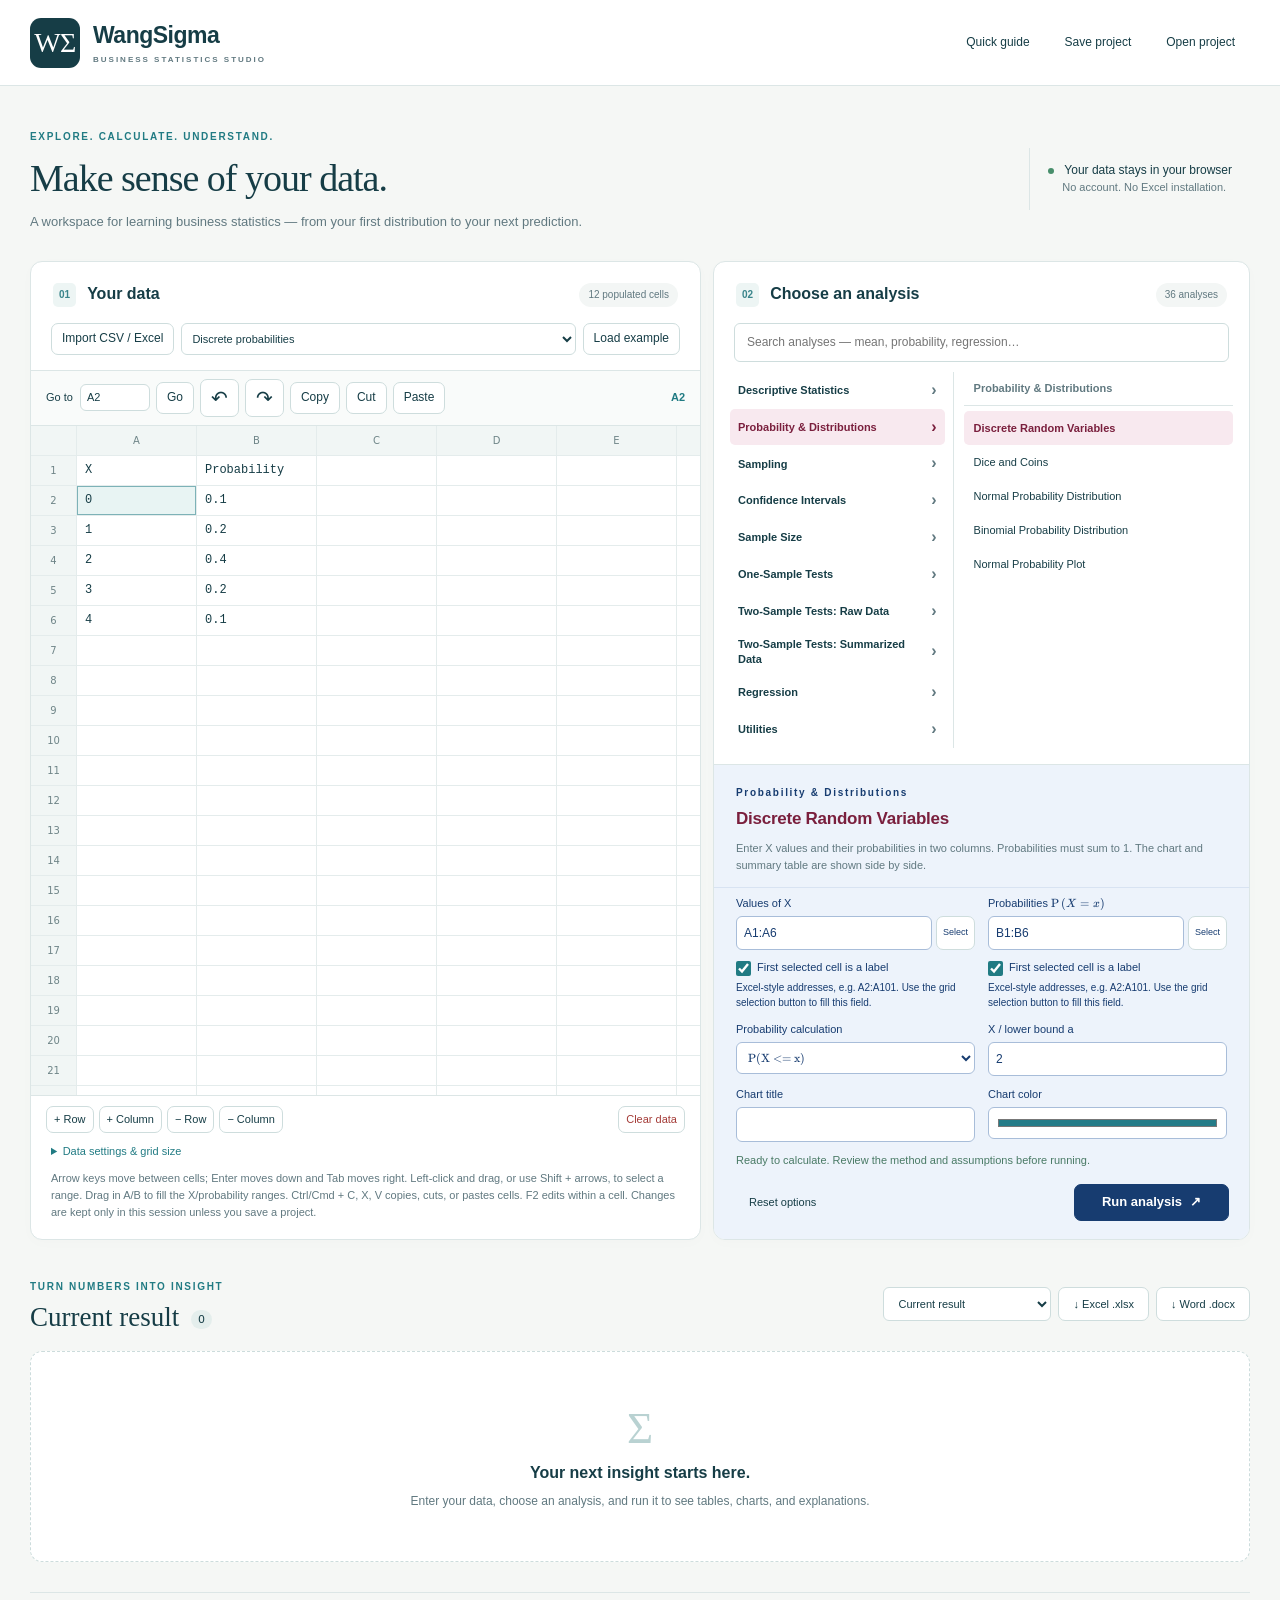
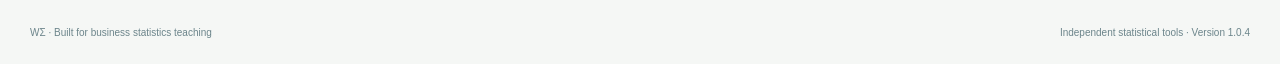
==== WangSigma/index.html @ 35ef5e42 "Publish WangSigma Business Statistics Studio alongside course tools" ====
<!doctype html>
<html lang="en">
<head><meta charset="utf-8"><meta name="viewport" content="width=device-width, initial-scale=1"><meta name="description" content="WangSigma business statistics: paste data, explore analyses, and export your results. Private, browser-based calculations."><title>WangSigma · Business Statistics Studio</title><link rel="stylesheet" href="vendor/katex/katex.min.css"><link rel="stylesheet" href="styles.css"></head>
<body>
<header class="site-header"><a class="brand" href="#"><span class="brand-mark">WΣ</span><span>WangSigma<small>BUSINESS STATISTICS STUDIO</small></span></a><nav><button id="helpBtn" class="quiet">Quick guide</button><button id="saveProject" class="quiet">Save project</button><label class="button quiet">Open project<input id="openProject" type="file" accept=".json" hidden></label></nav></header>
<main>
<section class="intro"><div><span class="eyebrow">EXPLORE. CALCULATE. UNDERSTAND.</span><h1>Make sense of your data.</h1><p>A workspace for learning business statistics — from your first distribution to your next prediction.</p></div><div class="privacy"><span class="status-dot"></span> Your data stays in your browser<small>No account. No Excel installation.</small></div></section>
<div id="notice" role="status" class="notice" hidden></div>
<div class="workspace" id="workspace">
<section class="panel data-panel" aria-labelledby="dataTitle"><div class="panel-heading"><div><span class="step">01</span><h2 id="dataTitle">Your data</h2></div><span id="cellCount" class="badge">0 populated cells</span></div>
<p id="gridStatus" class="grid-status" role="status" hidden></p><fieldset id="gridControls">
<div class="data-tools"><label class="button small">Import CSV / Excel<input id="importFile" type="file" accept=".csv,.tsv,.xlsx" hidden></label><select id="examples" aria-label="Example dataset"><option value="discrete">Discrete probabilities</option><option value="sales">Sales & advertising</option><option value="scores">Test scores</option><option value="categories">Customer preferences</option><option value="binary">Binary outcomes</option></select><button id="loadExample" class="small">Load example</button></div>
<div class="grid-nav"><label>Go to <input id="goto" value="A1" aria-label="Go to cell"></label><button id="goBtn" class="small">Go</button><button id="undoBtn" class="icon" title="Undo">↶</button><button id="redoBtn" class="icon" title="Redo">↷</button><button id="copyCells" class="small" title="Copy selected cells (Ctrl/Cmd+C)">Copy</button><button id="cutCells" class="small" title="Cut selected cells (Ctrl/Cmd+X)">Cut</button><button id="pasteCells" class="small" title="Paste cells (Ctrl/Cmd+V)">Paste</button><span id="selectionLabel">A1</span></div>
<div class="grid-scroll" id="gridScroll" tabindex="0" aria-label="Spreadsheet-style data grid. Left-click and drag to select cells, Shift-click to extend a range, or paste cells copied from Excel."><div id="gridSpacer"><table id="grid" aria-label="Data spreadsheet"></table></div></div>
<div class="grid-footer"><div><button id="addRow" class="tiny">+ Row</button><button id="addCol" class="tiny">+ Column</button><button id="deleteRow" class="tiny">− Row</button><button id="deleteCol" class="tiny">− Column</button></div><button id="clearData" class="tiny danger">Clear data</button></div>
<details class="data-settings"><summary>Data settings & grid size</summary><div class="checks"><label><input type="checkbox" id="headers"> First selected row contains headers</label><label><input type="checkbox" id="convert" checked> Convert numeric text to numbers</label><label><input type="checkbox" id="skip"> Skip invalid cells / incomplete pairs</label></div><div class="dimensions"><label>Rows <input id="rowCount" type="number" min="1" max="10000" value="100"></label><label>Columns <input id="colCount" type="number" min="1" max="10000" value="12"></label><button id="resizeGrid" class="small">Apply size</button></div><p class="hint">10,000 rows and columns; 250,000 populated cells. Empty cells are skipped. Dates, Booleans, and cell errors are not numerical observations.</p></details>
</fieldset><p class="grid-tip">Arrow keys move between cells; Enter moves down and Tab moves right. Left-click and drag, or use Shift + arrows, to select a range. Drag in A/B to fill the X/probability ranges. Ctrl/Cmd + C, X, V copies, cuts, or pastes cells. F2 edits within a cell. Changes are kept only in this session unless you save a project.</p></section>
<div class="divider" id="divider" role="separator" tabindex="0" aria-label="Resize data and analysis panels" aria-orientation="vertical"></div>
<section class="panel analysis-panel" aria-labelledby="analysisTitle"><div class="panel-heading"><div><span class="step">02</span><h2 id="analysisTitle">Choose an analysis</h2></div><span class="badge" id="procedureCount"></span></div><input id="search" class="search" type="search" placeholder="Search analyses — mean, probability, regression…" aria-label="Search analyses"><div id="menu" class="analysis-menu"></div><div class="procedure-heading"><span class="eyebrow" id="categoryLabel"></span><h3 id="procedureName"></h3><p id="procedureHelp"></p></div><form id="analysisForm" novalidate><div id="fields" class="fields"></div><div id="validation" class="validation" role="status"></div><div class="run-bar"><button type="button" id="resetForm" class="quiet">Reset options</button><button type="button" id="cancelRun" hidden>Cancel calculation</button><button id="runBtn" type="submit" class="primary">Run analysis <span aria-hidden="true">↗</span></button></div></form></section>
</div>
<section class="results-section" aria-labelledby="resultsTitle"><div class="results-heading"><div><span class="eyebrow">TURN NUMBERS INTO INSIGHT</span><h2 id="resultsTitle">Current result <span id="runCount">0</span></h2></div><div class="export-tools"><select id="exportScope" aria-label="Export scope"><option value="latest">Current result</option><option value="all">All runs (including history)</option><option value="selected">Selected runs</option></select><button id="exportExcel">↓ Excel .xlsx</button><button id="exportWord">↓ Word .docx</button></div></div><div id="results"><div class="empty-state"><span>Σ</span><h3>Your next insight starts here.</h3><p>Enter your data, choose an analysis, and run it to see tables, charts, and explanations.</p></div></div></section>
<footer><span>WΣ · Built for business statistics teaching</span><span>Independent statistical tools · Version 1.0.4</span></footer>
</main>
<dialog id="helpDialog"><button class="dialog-close" aria-label="Close guide">×</button><span class="eyebrow">A QUICK START</span><h2>From data to understanding.</h2><ol><li><strong>Enter data.</strong> Paste cells into the grid, import CSV/Excel, or load an example. Mark headers as needed. Numeric-text conversion is enabled by default and can be turned off for categorical codes.</li><li><strong>Choose an analysis.</strong> Browse categories or search. Set data ranges with Excel-style addresses; use “Use selection” to copy the current grid selection.</li><li><strong>Check the method.</strong> Read assumptions, choose your hypothesis or parameters, then run the analysis.</li><li><strong>Explore results.</strong> Review tables, charts, exclusions, and interpretation. Past results are saved snapshots under the collapsed Past results section; only the current result is expanded.</li><li><strong>Keep your work.</strong> Download genuine Excel/Word reports or save a project file to reopen later.</li></ol><p>Calculations run locally. No data is uploaded. A saved project contains your data and results; keep it where you want to store them.</p><p>For discrete probability distributions, select X and P(X = x) columns. Their probabilities must sum to 1. The value/probability table appears beside the bar chart.</p><p class="hint">Not a full Excel formula engine. Imported formulas use saved values. For a local developer preview, see README.md; students use the hosted URL.</p></dialog>
<dialog id="importDialog"><button class="dialog-close" aria-label="Cancel import">×</button><h2>Preview your import</h2><label id="sheetLabel" hidden>Worksheet <select id="sheetSelect"></select></label><p id="importInfo"></p><div id="importPreview" class="table-wrap"></div><p class="hint">Import replaces the current grid. Undo restores the previous data. Text values remain text until you explicitly enable numeric-text conversion.</p><button id="confirmImport" class="primary">Import data</button></dialog>
<dialog id="clipboardDialog"><button class="dialog-close" aria-label="Cancel paste">×</button><h2>Paste cells</h2><p>Press Ctrl/Cmd + V in the box below, then choose Paste into grid. Tabs and line breaks preserve rows and columns.</p><textarea id="clipboardText" rows="8" aria-label="Cells to paste" spellcheck="false"></textarea><button id="applyPaste" class="primary">Paste into grid</button></dialog>
<script src="vendor/katex/katex.min.js"></script><script src="math.js"></script>
<script src="vendor/jstat.min.js"></script><script src="vendor/exceljs.min.js"></script><script src="vendor/docx.js"></script><script src="data.js"></script><script src="interaction.js"></script><script src="engine.js"></script><script src="registry.js"></script><script src="charts.js"></script><script src="exports.js"></script><script src="app.js"></script>
</body></html>
---- WangSigma/styles.css ----
@charset "UTF-8";
[hidden]{display:none!important}
:root{--ink:#163d46;--muted:#617980;--teal:#217b83;--line:#dce6e6;--paper:#f5f7f5;--soft:#edf5f4;--orange:#bc633e;--split:55%}*{box-sizing:border-box}body{margin:0;background:var(--paper);color:var(--ink);font:14px/1.55 -apple-system,BlinkMacSystemFont,"Segoe UI",sans-serif}button,input,select{font:inherit;color:inherit}button,.button{display:inline-flex;justify-content:center;align-items:center;gap:8px;padding:9px 14px;border:1px solid #cedddd;background:white;border-radius:7px;cursor:pointer;line-height:1.3;text-decoration:none;white-space:nowrap}button:hover,.button:hover{background:#edf5f4;border-color:#a1c4c5}button:disabled{opacity:.5;cursor:not-allowed}button.primary{background:var(--teal);border-color:var(--teal);color:white;font-weight:600;min-width:155px}button.primary:hover{background:#155f67}.quiet{background:transparent;border-color:transparent}.small{font-size:12px;padding:7px 10px}.tiny{font-size:11px;padding:5px 7px}.icon{padding:5px 10px;font-size:20px}.danger{color:#a43b37}input,select{background:white;border:1px solid #cedddd;border-radius:6px;padding:8px 10px;min-width:0}input:focus,select:focus,button:focus-visible,summary:focus-visible{outline:2px solid #3a99a1;outline-offset:2px}input[type=checkbox]{accent-color:var(--teal);width:15px;height:15px;vertical-align:middle}.site-header{height:86px;background:#fff;border-bottom:1px solid var(--line);display:flex;align-items:center;justify-content:space-between;padding:0 max(30px,calc((100vw - 1480px)/2));gap:20px}.brand{display:flex;gap:13px;align-items:center;color:var(--ink);text-decoration:none;font-weight:650;font-size:23px;letter-spacing:-.5px}.brand small{display:block;letter-spacing:2px;font-size:8px;color:var(--muted);margin-top:0}.brand-mark{font:28px Georgia,serif;display:grid;place-items:center;width:50px;height:50px;background:var(--ink);border-radius:11px;color:white}.site-header nav{display:flex;align-items:center;gap:5px;font-size:12px}main{max-width:1480px;margin:auto;padding:0 30px}.intro{display:flex;align-items:center;justify-content:space-between;padding:39px 0 29px;gap:25px}.eyebrow{font-size:10px;font-weight:700;letter-spacing:1.7px;color:var(--teal)}h1{font:normal 38px/1.2 Georgia,"Times New Roman",serif;letter-spacing:-1px;margin:9px 0 11px}h2,h3,p{margin-top:0}.intro p{margin-bottom:0;color:var(--muted);font-size:13px}.privacy{padding:13px 18px;border-left:1px solid var(--line);font-size:12px;white-space:nowrap}.privacy small{display:block;color:var(--muted);font-size:11px;margin-left:14px}.status-dot{display:inline-block;background:#478e6b;width:6px;height:6px;border-radius:50%;margin-right:7px}.workspace{display:grid;grid-template-columns:minmax(330px,var(--split)) 12px minmax(340px,1fr);align-items:stretch}.panel{background:#fff;border:1px solid var(--line);border-radius:12px;box-shadow:0 3px 14px #163d4604;min-width:0;overflow:hidden}.panel-heading{padding:20px 22px 16px;display:flex;align-items:center;justify-content:space-between;gap:10px}.panel-heading>div{display:flex;gap:11px;align-items:center}.panel-heading h2{font-size:16px;margin:0;font-weight:650}.step{color:#3b858b;background:var(--soft);font-size:10px;border-radius:5px;padding:4px 6px;font-weight:600}.badge{background:#f3f6f5;color:var(--muted);font-size:10px;border-radius:30px;padding:4px 9px;white-space:nowrap}.divider{cursor:col-resize;position:relative}.divider:hover:after,.divider:focus:after{content:'';position:absolute;left:4px;top:25px;bottom:25px;width:3px;border-radius:4px;background:#a8c9cc}.data-tools{display:flex;gap:7px;flex-wrap:wrap;padding:0 20px 15px}.data-tools select{font-size:11px;flex:1;padding:6px}.grid-nav{display:flex;align-items:center;gap:6px;padding:8px 15px;border-top:1px solid var(--line);background:#f9fbfa;font-size:11px}.grid-nav label{display:flex;gap:7px;align-items:center}.grid-nav input{width:70px;padding:4px 6px}.grid-nav span{margin-left:auto;color:var(--teal);font-weight:600}.grid-scroll{height:365px;overflow:auto;position:relative;border-top:1px solid var(--line);border-bottom:1px solid var(--line);background:#fff;scrollbar-color:#b4c9cb #f4f8f7;scrollbar-width:thin}.grid-scroll:focus{outline:none}.grid-scroll:focus-visible{outline:2px solid var(--teal)}#gridSpacer{position:relative}#grid{position:absolute;table-layout:fixed;border-collapse:separate;border-spacing:0;font:12px ui-monospace,SFMono-Regular,Consolas,monospace}#grid th{background:#f1f6f5;color:#6f8588;font:10px system-ui;font-weight:500}#grid th.corner{width:46px}#grid th,#grid td{height:30px;border-right:1px solid #e4ecec;border-bottom:1px solid #e4ecec;padding:0}#grid td{width:120px;min-width:120px}#grid input{width:100%;height:29px;border:0;border-radius:0;padding:4px 8px;font:inherit;background:transparent;outline:none}#grid td.selected{background:#e8f4f3;box-shadow:inset 0 0 0 1px #7db2b7}#grid input:focus{background:#fff;outline:2px solid var(--teal);outline-offset:-2px}#grid .error-cell input{color:#b34935}.grid-footer{display:flex;justify-content:space-between;padding:10px 15px}.grid-footer>div{display:flex;gap:5px}.grid-tip{font-size:11px;color:var(--muted);padding:10px 20px;margin-bottom:8px}.data-settings{padding:0 20px;font-size:11px}.data-settings summary{cursor:pointer;color:var(--teal)}.checks{display:flex;flex-direction:column;gap:5px;padding:10px 0}.dimensions{display:flex;gap:8px;align-items:end}.dimensions label{display:flex;flex-direction:column}.dimensions input{width:90px;padding:5px}.hint{font-size:11px;color:var(--muted);margin:8px 0}.analysis-panel .search{display:block;width:calc(100% - 40px);margin:0 20px 10px;padding:9px 12px;font-size:12px}.analysis-menu{max-height:155px;overflow:auto;padding:0 20px 13px;border-bottom:1px solid var(--line);scrollbar-width:thin}.analysis-menu details{border-bottom:1px solid #edf1f1}.analysis-menu summary{cursor:pointer;padding:6px 0;font-size:11px;font-weight:600}.analysis-menu button{border:0;width:100%;justify-content:start;border-radius:5px;padding:5px 12px;font-size:11px;white-space:normal;text-align:left}.analysis-menu button.active{background:var(--soft);color:var(--teal);font-weight:650}.procedure-heading{padding:16px 22px 7px}.procedure-heading h3{font-size:17px;margin:4px 0 7px;letter-spacing:-.25px}.procedure-heading p{font-size:11px;color:var(--muted);margin-bottom:6px}.procedure-heading p.numeric-warning{color:#b43a32;font-weight:600}.fields{padding:0 22px;display:grid;grid-template-columns:1fr 1fr;gap:10px 13px;max-height:300px;overflow:auto;scrollbar-width:thin}.field{display:flex;flex-direction:column;font-size:11px;gap:4px}.field input,.field select{padding:7px;font-size:12px;width:100%}.field input[type=color]{height:32px}.field .range-row{display:flex;gap:4px}.range-row button{padding:4px 6px;font-size:9px}.field .hint{margin:0;font-size:10px}.validation{margin:10px 22px 0;font-size:11px;min-height:20px;color:#b43a32}.validation.valid{color:#497a65}.run-bar{display:flex;gap:5px;align-items:center;justify-content:flex-end;padding:12px 20px 18px}.run-bar .quiet{margin-right:auto;font-size:11px}.run-bar button{font-size:12px}.run-bar button.primary{font-size:13px}.notice{padding:11px 16px;background:#e7f1ec;border:1px solid #c7dfd0;border-radius:7px;color:#285d45;margin-bottom:18px;font-size:12px}.notice.error{background:#fff1ed;color:#9d3d29;border-color:#eccfc5}.results-section{padding-top:35px}.results-heading{display:flex;justify-content:space-between;align-items:center;gap:15px;margin-bottom:18px}.results-heading h2{font:27px Georgia,serif;margin:5px 0 0}.results-heading h2 span{font:11px system-ui;background:#e4eeec;padding:3px 7px;border-radius:30px;vertical-align:middle;margin-left:5px}.export-tools{display:flex;gap:7px}.export-tools button,.export-tools select{font-size:11px}.empty-state{text-align:center;padding:50px 20px;background:#fff;border:1px dashed #ccdcdc;border-radius:12px;color:var(--muted)}.empty-state>span{font:45px Georgia;color:#b9d2d2}.empty-state h3{font-size:16px;color:var(--ink);margin:7px 0}.empty-state p{font-size:12px;margin:0}.result-card{background:#fff;border:1px solid var(--line);border-radius:12px;margin-bottom:20px;overflow:hidden}.result-header{display:flex;justify-content:space-between;gap:15px;padding:19px 24px;background:#fcfdfc;border-bottom:1px solid var(--line)}.result-header h3{font-size:17px;margin:0 0 4px}.result-header p{font-size:10px;color:var(--muted);margin:0}.result-header .result-actions{display:flex;gap:5px;align-items:start;flex-wrap:wrap}.result-body{padding:20px 24px}.result-info{font-size:12px;color:var(--muted)}.result-note{background:#f7f3ec;color:#8c6536;padding:8px 12px;border-radius:5px;font-size:11px;margin:8px 0}.stale{color:#9a622c;font-weight:600}.chart-table{display:grid;grid-template-columns:minmax(0,1.7fr) minmax(220px,1fr);gap:22px;align-items:start}.chart-wrap{overflow-x:auto;min-width:0;border:1px solid #edf2f1;border-radius:7px;margin:12px 0}.chart-wrap canvas{display:block}.table-wrap{max-height:380px;overflow:auto;border:1px solid #dfe9e8;border-radius:7px;margin:10px 0 20px}.result-body h4{font-size:12px;margin:20px 0 5px}.result-table{border-collapse:collapse;width:100%;font-size:11px;font-variant-numeric:tabular-nums}.result-table th{position:sticky;top:0;background:#eef5f3;color:#31616b;text-align:left;font-weight:600;padding:9px 12px;white-space:nowrap}.result-table td{padding:8px 12px;border-top:1px solid #e9efee;white-space:nowrap;text-align:left}.result-table tr:nth-child(even){background:#fbfcfb}.result-table th:not(:first-child),.result-table td:not(:first-child){text-align:right}.interpretation{background:#f0f6f3;border-left:3px solid #76a89b;padding:13px 17px;font-size:12px;margin:16px 0}.method{font-size:11px;color:var(--muted)}.reveal-buttons{display:flex;flex-wrap:wrap;gap:8px;margin:15px 0}.reveal-buttons button{font-size:11px}.chart-settings{font-size:11px;margin-top:12px}.chart-settings summary{cursor:pointer;color:var(--teal)}.chart-settings .style-controls{display:flex;gap:8px;flex-wrap:wrap;margin:8px 0}.style-controls label{display:flex;flex-direction:column;font-size:10px}.style-controls input{width:150px;font-size:11px}.style-controls input[type=color]{width:45px;height:34px}footer{padding:32px 0 24px;border-top:1px solid var(--line);display:flex;justify-content:space-between;font-size:10px;color:#6c858b;margin-top:30px}dialog{border:1px solid var(--line);border-radius:14px;padding:30px;max-width:760px;width:90%;max-height:85vh;color:var(--ink);box-shadow:0 20px 90px #163d4633}dialog::backdrop{background:#122c3c66;backdrop-filter:blur(3px)}dialog h2{font:28px Georgia,serif;margin:10px 0 20px}dialog li{margin:12px 0;font-size:13px}dialog p{font-size:12px}.dialog-close{float:right;border:0;padding:0 7px;font-size:24px}body.neutral #grid td.selected{background:white}.table-copy{float:right}.sr-only{position:absolute;width:1px;height:1px;overflow:hidden;clip:rect(0,0,0,0)}
@media(min-width:1700px){main{max-width:1580px}.grid-scroll{height:400px}}@media(max-width:1050px){.privacy{display:none}.workspace{grid-template-columns:minmax(300px,1fr) 10px minmax(320px,1fr)}.data-tools select{max-width:150px}.range-row button{max-width:70px;white-space:normal}.fields{gap:10px}.chart-table{grid-template-columns:minmax(0,1fr) 230px}}@media(max-width:760px){main{padding:0 15px}.site-header{height:75px;padding:0 15px}.brand{font-size:19px}.brand-mark{width:40px;height:40px;font-size:23px}.site-header nav{gap:0}.site-header nav button,.site-header nav .button{font-size:10px;padding:6px}.intro{padding:25px 0}.intro h1{font-size:31px}.workspace{display:flex;flex-direction:column;gap:18px}.divider{display:none}.data-tools select{max-width:none}.grid-scroll{height:300px}.fields{max-height:none}.analysis-menu{max-height:190px}.results-heading{align-items:start;flex-direction:column}.export-tools{flex-wrap:wrap}.chart-table{display:block}.result-body{padding:14px}.result-header{padding:15px;flex-direction:column}.result-actions{justify-content:flex-start}footer{flex-direction:column;gap:8px}.fields{padding:0 15px}.panel-heading{padding-left:15px;padding-right:15px}.procedure-heading{padding-left:15px;padding-right:15px}}

.table-pagination{display:flex;align-items:center;justify-content:space-between;gap:10px;padding:8px;font-size:10px;background:#f4f8f7;position:sticky;bottom:0}

/* Spreadsheet controls and compact result history */
.grid-nav{flex-wrap:wrap}.bound-start{grid-column:1}.bound-end{grid-column:2}.bound-field{min-width:0}
.result-history{border:1px solid var(--line);border-radius:10px;background:#fff;margin:18px 0;padding:14px 18px}.result-history>summary{font-weight:600;color:var(--teal);cursor:pointer}.history-item{margin:12px 0 0 12px;border-top:1px solid var(--line);padding-top:10px}.history-item>summary{cursor:pointer;font-size:12px}.history-content{padding-top:12px}.history-content>.result-card{margin-top:10px}.history-content>.small{margin-bottom:5px}#clipboardText{width:100%;padding:12px;border:1px solid var(--line);border-radius:6px;font:13px ui-monospace,Consolas,monospace;resize:vertical;margin:8px 0 15px}

/* Mouse range selection and focused analysis menus */
.grid-scroll.selecting,.grid-scroll.selecting input{user-select:none;cursor:cell}.grid-scroll:not(.selecting) #grid td{cursor:cell}
.analysis-menu button.active,.analysis-menu button.active:hover{background:#F8E9EF;color:#7A1F3D;font-weight:700;border:0}.analysis-menu .selected-category>summary{color:#7A1F3D;font-weight:700}.analysis-menu .show-all-analyses{color:var(--teal);font-weight:600;margin:0 0 7px;padding-left:0}.procedure-heading h3{color:#173c70}

/* Dark-blue analysis selection and parameter block; retain validation colors. */
:root{--analysis-blue:#173c70;--analysis-pale:#edf3fb}
.analysis-menu button.active::before,.analysis-menu button.active::after{content:none}.analysis-menu .selected-category>summary{list-style:none}.analysis-menu .selected-category>summary::-webkit-details-marker{display:none}
.analysis-menu button.active{border-left:0;border-radius:5px}.procedure-heading{background:var(--analysis-pale)}.procedure-heading .eyebrow,.procedure-heading h3{color:var(--analysis-blue)}
#analysisForm{background:var(--analysis-pale);padding-top:7px;border-top:1px solid #d8e3f2}#analysisForm .field,#analysisForm .field .hint{color:var(--analysis-blue)}#analysisForm input,#analysisForm select{color:var(--analysis-blue);border-color:#a8bdd9}#analysisForm .primary{background:var(--analysis-blue);border-color:var(--analysis-blue)}#analysisForm .primary:hover{background:#102b51}
#gridControls{border:0;margin:0;padding:0;min-width:0}#gridControls.grid-frozen{opacity:.48;filter:grayscale(.7)}.grid-status{margin:0 20px 14px;padding:10px 12px;border-radius:6px;background:var(--analysis-pale);color:var(--analysis-blue);font-size:12px}.grid-frozen .grid-scroll{cursor:not-allowed}
#gridControls.grid-frozen{pointer-events:none;user-select:none}

/* Selected analysis function uses dark burgundy. */
.procedure-heading h3{color:#7A1F3D}

/* Formula typography uses bundled TeX math fonts; chart tick labels stay upright. */
.math-formula{display:inline-block;vertical-align:baseline;max-width:100%}.math-formula .katex{font-size:1.1em}.math-fallback{font-family:KaTeX_Main,"Cambria Math","Times New Roman",serif}.field .math-formula .katex{font-size:1.12em}.result-table td .math-formula .katex{font-size:1.12em}.method .math-formula{margin:0 .08em}.math-formula .katex-display{margin:.35em 0}
.math-choice{font-family:KaTeX_Main,"Cambria Math","Times New Roman",serif!important}

/* Align the sample-mean cutoff with the selected tail probability. */
.fields .inline-probability-choice{grid-column:1;min-width:0}.fields .inline-probability-cutoff{grid-column:2;align-self:end;min-width:0}.inline-probability-cutoff input{width:100%;min-width:0}

/* Finder-style analysis navigation: all categories stay visible. */
.analysis-menu{display:grid;grid-template-columns:minmax(0,1fr) minmax(0,1.25fr);max-height:none;overflow:visible;padding:0 16px 16px;align-items:stretch;gap:0}
.menu-categories{border-right:1px solid var(--line);padding-right:8px;min-width:0}
.menu-methods{padding-left:10px;min-width:0}
.analysis-menu .category-choice{display:flex;justify-content:space-between;gap:6px;padding:8px;font-weight:600;min-height:34px}
.column-chevron{font-size:16px;color:var(--muted)}
.menu-column-heading{font-size:11px;font-weight:700;color:var(--muted);padding:8px 10px;border-bottom:1px solid var(--line);margin-bottom:5px}
.menu-methods>button{min-height:34px;padding:8px 10px}
.analysis-menu .category-choice.active .column-chevron{color:inherit}
.analysis-panel .fields{max-height:none;overflow:visible}
@media(min-width:761px){.workspace>.panel:first-child{display:flex;flex-direction:column}#gridControls{display:flex;flex-direction:column;flex:1}#gridControls .grid-scroll{flex:1;min-height:520px}}
@media(max-width:760px){.analysis-menu{max-height:none;grid-template-columns:minmax(0,1fr) minmax(0,1.25fr);padding:0 12px 16px}}

/* Let the analysis panel determine the shared desktop row height. */
@media(min-width:761px){
 .workspace>.data-panel{contain:size;min-height:0;display:flex;flex-direction:column}
 .data-panel>#gridControls{flex:1;min-height:0}
 .data-panel #gridControls .grid-scroll{flex:1;min-height:0;height:0}
 .data-panel .panel-heading,.data-panel .grid-status,.data-panel .grid-tip,
 .data-panel .data-tools,.data-panel .grid-nav,.data-panel .grid-footer,
 .data-panel .data-settings{flex-shrink:0}
}
.range-header-check{display:flex;align-items:center;gap:6px;font-size:11px;line-height:1.4;margin-top:6px;cursor:pointer}.range-header-check input[type=checkbox]{flex:none;width:15px;height:15px;margin:0}

.result-table tr.decision-reject td{color:#8B0000;background:#fff0f0;font-weight:700}.result-table tr.decision-retain td{color:#006400;background:#edf7ed;font-weight:700}

/* Excel-style range selection cursor and target. */
body.range-picking #gridScroll,body.range-picking #gridScroll *{cursor:url("data:image/svg+xml,%3Csvg xmlns='http://www.w3.org/2000/svg' width='20' height='20' viewBox='0 0 32 32'%3E%3Cpath d='M11 2h10v9h9v10h-9v9H11v-9H2V11h9z' fill='white' stroke='%23163d46' stroke-width='2'/%3E%3C/svg%3E") 10 10,crosshair!important}
.range-picker-target .range-row input{outline:2px solid #7A1F3D;outline-offset:1px}.range-row .range-picker-active{background:#F8E9EF;color:#7A1F3D;border-color:#7A1F3D;font-weight:700}

.fields .f-sample-field{min-width:0;align-self:start}.f-sample-field .range-row{flex-wrap:wrap}.f-sample-field .range-row input{width:100%;flex:1 1 90px}.f-sample-field .range-row button{flex:0 0 auto}
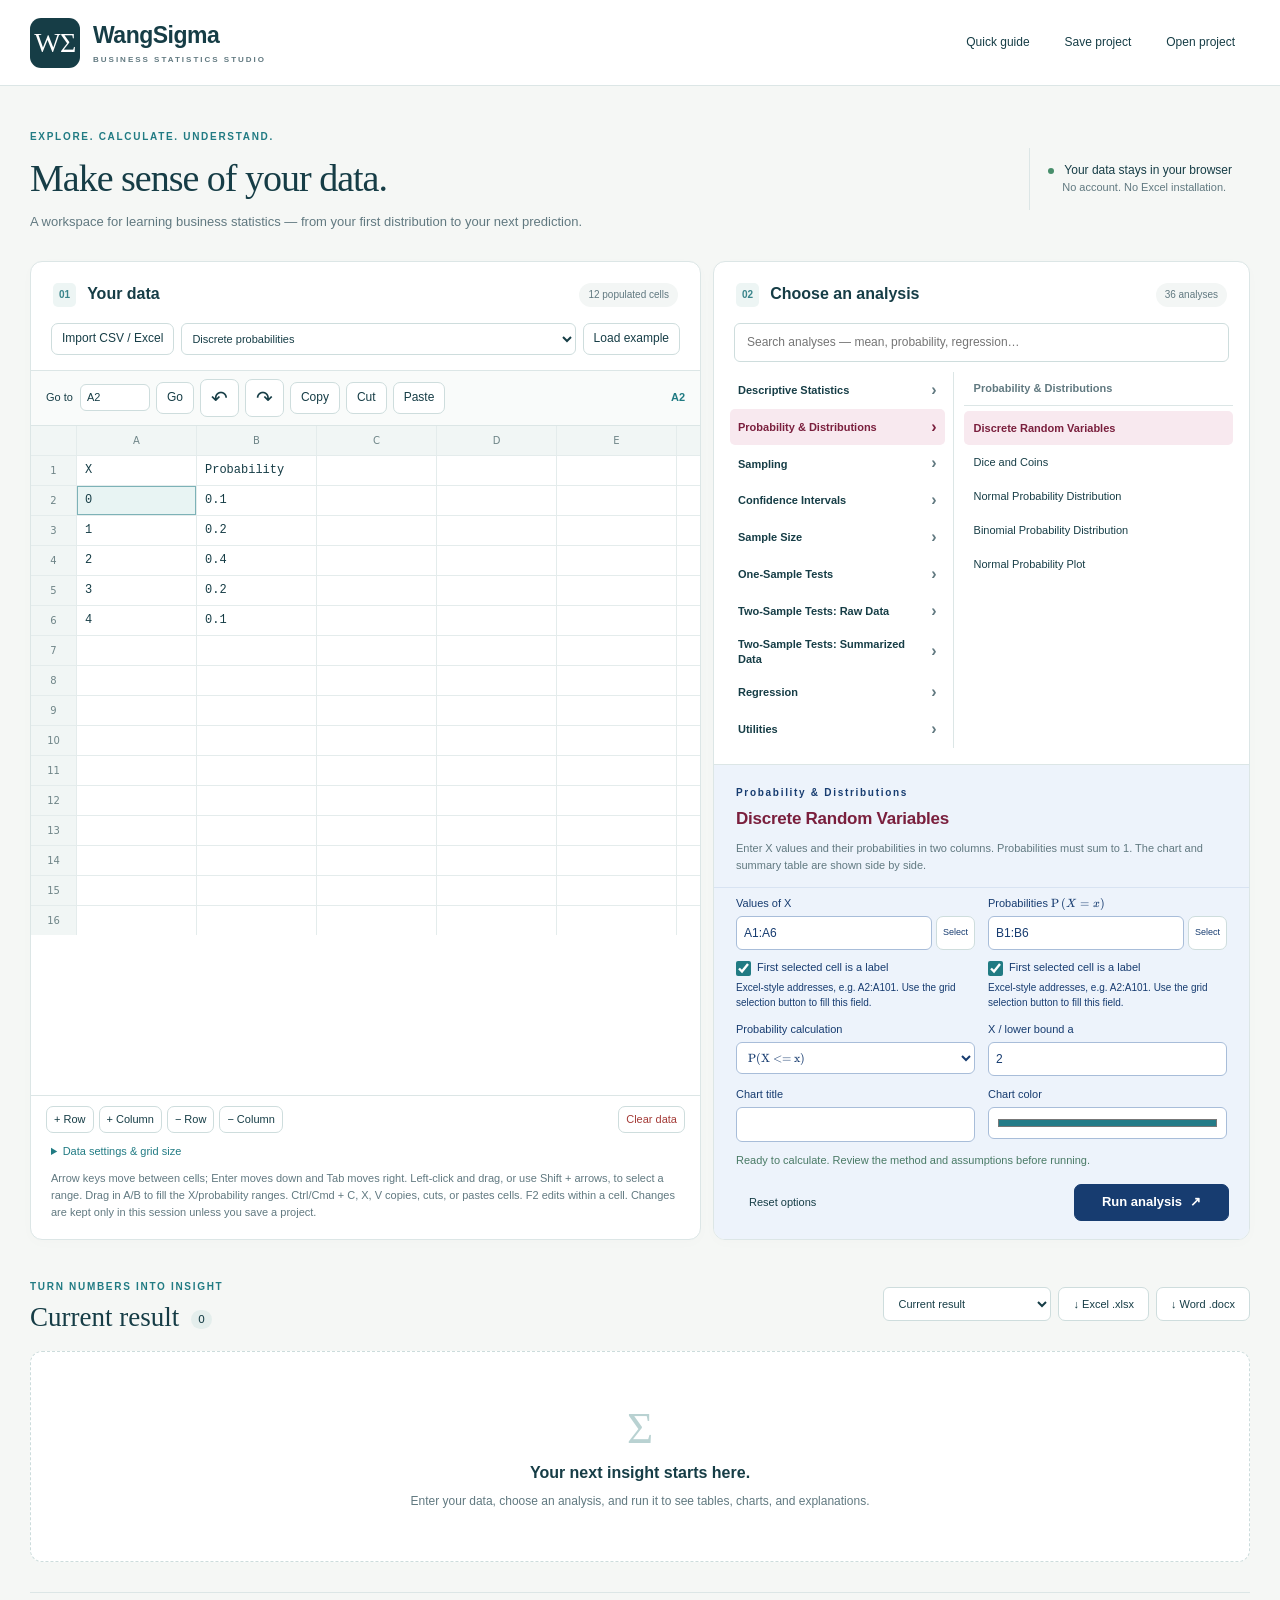
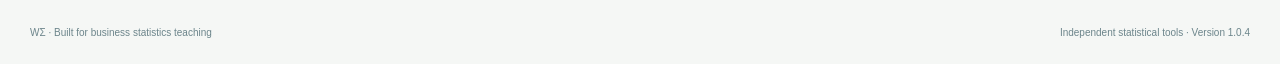
==== commit 887197fd: "Improve spreadsheet imports and data preview" ====
--- a/WangSigma/index.html
+++ b/WangSigma/index.html
@@ -1,6 +1,6 @@
 <!doctype html>
 <html lang="en">
-<head><meta charset="utf-8"><meta name="viewport" content="width=device-width, initial-scale=1"><meta name="description" content="WangSigma business statistics: paste data, explore analyses, and export your results. Private, browser-based calculations."><title>WangSigma · Business Statistics Studio</title><link rel="stylesheet" href="vendor/katex/katex.min.css"><link rel="stylesheet" href="styles.css"></head>
+<head><meta charset="utf-8"><meta name="viewport" content="width=device-width, initial-scale=1"><meta name="description" content="WangSigma business statistics: paste data, explore analyses, and export your results. Private, browser-based calculations."><title>WangSigma · Business Statistics Studio</title><link rel="stylesheet" href="vendor/katex/katex.min.css"><link rel="stylesheet" href="styles.css?v=20261106-import"></head>
 <body>
 <header class="site-header"><a class="brand" href="#"><span class="brand-mark">WΣ</span><span>WangSigma<small>BUSINESS STATISTICS STUDIO</small></span></a><nav><button id="helpBtn" class="quiet">Quick guide</button><button id="saveProject" class="quiet">Save project</button><label class="button quiet">Open project<input id="openProject" type="file" accept=".json" hidden></label></nav></header>
 <main>
@@ -13,7 +13,7 @@
 <div class="grid-nav"><label>Go to <input id="goto" value="A1" aria-label="Go to cell"></label><button id="goBtn" class="small">Go</button><button id="undoBtn" class="icon" title="Undo">↶</button><button id="redoBtn" class="icon" title="Redo">↷</button><button id="copyCells" class="small" title="Copy selected cells (Ctrl/Cmd+C)">Copy</button><button id="cutCells" class="small" title="Cut selected cells (Ctrl/Cmd+X)">Cut</button><button id="pasteCells" class="small" title="Paste cells (Ctrl/Cmd+V)">Paste</button><span id="selectionLabel">A1</span></div>
 <div class="grid-scroll" id="gridScroll" tabindex="0" aria-label="Spreadsheet-style data grid. Left-click and drag to select cells, Shift-click to extend a range, or paste cells copied from Excel."><div id="gridSpacer"><table id="grid" aria-label="Data spreadsheet"></table></div></div>
 <div class="grid-footer"><div><button id="addRow" class="tiny">+ Row</button><button id="addCol" class="tiny">+ Column</button><button id="deleteRow" class="tiny">− Row</button><button id="deleteCol" class="tiny">− Column</button></div><button id="clearData" class="tiny danger">Clear data</button></div>
-<details class="data-settings"><summary>Data settings & grid size</summary><div class="checks"><label><input type="checkbox" id="headers"> First selected row contains headers</label><label><input type="checkbox" id="convert" checked> Convert numeric text to numbers</label><label><input type="checkbox" id="skip"> Skip invalid cells / incomplete pairs</label></div><div class="dimensions"><label>Rows <input id="rowCount" type="number" min="1" max="10000" value="100"></label><label>Columns <input id="colCount" type="number" min="1" max="10000" value="12"></label><button id="resizeGrid" class="small">Apply size</button></div><p class="hint">10,000 rows and columns; 250,000 populated cells. Empty cells are skipped. Dates, Booleans, and cell errors are not numerical observations.</p></details>
+<details class="data-settings"><summary>Data settings & grid size</summary><div class="checks"><label><input type="checkbox" id="headers"> First selected row contains headers</label><label><input type="checkbox" id="convert" checked> Convert numeric text to numbers</label><label><input type="checkbox" id="skip"> Skip invalid cells / incomplete pairs</label></div><div class="dimensions"><label>Rows <input id="rowCount" type="number" min="1" max="110000" value="100"></label><label>Columns <input id="colCount" type="number" min="1" max="10000" value="12"></label><button id="resizeGrid" class="small">Apply size</button></div><p class="hint">110,000 rows and 10,000 columns; 250,000 populated cells. Empty cells are skipped. Dates, Booleans, and cell errors are not numerical observations.</p></details>
 </fieldset><p class="grid-tip">Arrow keys move between cells; Enter moves down and Tab moves right. Left-click and drag, or use Shift + arrows, to select a range. Drag in A/B to fill the X/probability ranges. Ctrl/Cmd + C, X, V copies, cuts, or pastes cells. F2 edits within a cell. Changes are kept only in this session unless you save a project.</p></section>
 <div class="divider" id="divider" role="separator" tabindex="0" aria-label="Resize data and analysis panels" aria-orientation="vertical"></div>
 <section class="panel analysis-panel" aria-labelledby="analysisTitle"><div class="panel-heading"><div><span class="step">02</span><h2 id="analysisTitle">Choose an analysis</h2></div><span class="badge" id="procedureCount"></span></div><input id="search" class="search" type="search" placeholder="Search analyses — mean, probability, regression…" aria-label="Search analyses"><div id="menu" class="analysis-menu"></div><div class="procedure-heading"><span class="eyebrow" id="categoryLabel"></span><h3 id="procedureName"></h3><p id="procedureHelp"></p></div><form id="analysisForm" novalidate><div id="fields" class="fields"></div><div id="validation" class="validation" role="status"></div><div class="run-bar"><button type="button" id="resetForm" class="quiet">Reset options</button><button type="button" id="cancelRun" hidden>Cancel calculation</button><button id="runBtn" type="submit" class="primary">Run analysis <span aria-hidden="true">↗</span></button></div></form></section>
@@ -22,8 +22,8 @@
 <footer><span>WΣ · Built for business statistics teaching</span><span>Independent statistical tools · Version 1.0.4</span></footer>
 </main>
 <dialog id="helpDialog"><button class="dialog-close" aria-label="Close guide">×</button><span class="eyebrow">A QUICK START</span><h2>From data to understanding.</h2><ol><li><strong>Enter data.</strong> Paste cells into the grid, import CSV/Excel, or load an example. Mark headers as needed. Numeric-text conversion is enabled by default and can be turned off for categorical codes.</li><li><strong>Choose an analysis.</strong> Browse categories or search. Set data ranges with Excel-style addresses; use “Use selection” to copy the current grid selection.</li><li><strong>Check the method.</strong> Read assumptions, choose your hypothesis or parameters, then run the analysis.</li><li><strong>Explore results.</strong> Review tables, charts, exclusions, and interpretation. Past results are saved snapshots under the collapsed Past results section; only the current result is expanded.</li><li><strong>Keep your work.</strong> Download genuine Excel/Word reports or save a project file to reopen later.</li></ol><p>Calculations run locally. No data is uploaded. A saved project contains your data and results; keep it where you want to store them.</p><p>For discrete probability distributions, select X and P(X = x) columns. Their probabilities must sum to 1. The value/probability table appears beside the bar chart.</p><p class="hint">Not a full Excel formula engine. Imported formulas use saved values. For a local developer preview, see README.md; students use the hosted URL.</p></dialog>
-<dialog id="importDialog"><button class="dialog-close" aria-label="Cancel import">×</button><h2>Preview your import</h2><label id="sheetLabel" hidden>Worksheet <select id="sheetSelect"></select></label><p id="importInfo"></p><div id="importPreview" class="table-wrap"></div><p class="hint">Import replaces the current grid. Undo restores the previous data. Text values remain text until you explicitly enable numeric-text conversion.</p><button id="confirmImport" class="primary">Import data</button></dialog>
+<dialog id="importDialog"><button class="dialog-close" aria-label="Cancel import">×</button><h2>Preview your import</h2><label id="sheetLabel" hidden>Worksheet <select id="sheetSelect"></select></label><p id="importInfo"></p><p id="importPosition" class="hint" role="status"></p><div id="importPreview" class="table-wrap" tabindex="0" aria-label="Scrollable imported data preview"></div><p class="hint">Import replaces the current grid. Undo restores the previous data. Text values remain text until you explicitly enable numeric-text conversion.</p><button id="confirmImport" class="primary">Import data</button></dialog>
 <dialog id="clipboardDialog"><button class="dialog-close" aria-label="Cancel paste">×</button><h2>Paste cells</h2><p>Press Ctrl/Cmd + V in the box below, then choose Paste into grid. Tabs and line breaks preserve rows and columns.</p><textarea id="clipboardText" rows="8" aria-label="Cells to paste" spellcheck="false"></textarea><button id="applyPaste" class="primary">Paste into grid</button></dialog>
 <script src="vendor/katex/katex.min.js"></script><script src="math.js"></script>
-<script src="vendor/jstat.min.js"></script><script src="vendor/exceljs.min.js"></script><script src="vendor/docx.js"></script><script src="data.js"></script><script src="interaction.js"></script><script src="engine.js"></script><script src="registry.js"></script><script src="charts.js"></script><script src="exports.js"></script><script src="app.js"></script>
+<script src="vendor/jstat.min.js"></script><script src="vendor/jszip.min.js"></script><script src="vendor/exceljs.min.js"></script><script src="vendor/docx.js"></script><script src="data.js?v=20261106-import"></script><script src="interaction.js"></script><script src="engine.js"></script><script src="registry.js"></script><script src="charts.js"></script><script src="exports.js?v=20261106-import"></script><script src="app.js?v=20261106-import"></script>
 </body></html>
--- a/WangSigma/styles.css
+++ b/WangSigma/styles.css
@@ -62,3 +62,15 @@
 .range-picker-target .range-row input{outline:2px solid #7A1F3D;outline-offset:1px}.range-row .range-picker-active{background:#F8E9EF;color:#7A1F3D;border-color:#7A1F3D;font-weight:700}
 
 .fields .f-sample-field{min-width:0;align-self:start}.f-sample-field .range-row{flex-wrap:wrap}.f-sample-field .range-row input{width:100%;flex:1 1 90px}.f-sample-field .range-row button{flex:0 0 auto}
+
+/* Inference results: readable groups and a full-height table. */
+.result-group-legend{display:flex;flex-wrap:wrap;gap:8px 18px;margin:10px 0 4px;font-size:11px;font-weight:600}.result-group-legend span:before{content:"";display:inline-block;width:10px;height:10px;border-radius:2px;margin-right:6px}.legend-input:before{background:#b9d6ee}.legend-intermediate:before{background:#efdb9d}.legend-final:before{background:#a8d8c4}.grouped-results{max-height:none;overflow-x:auto;overflow-y:visible}.grouped-results .result-table tr.result-group-input td{background:#eef6fc}.grouped-results .result-table tr.result-group-intermediate td{background:#fff8e6}.grouped-results .result-table tr.result-group-final td{background:#eaf7f0;font-weight:600}.grouped-results .result-table tr.decision-reject td{background:#fff0f0;color:#8b0000}.grouped-results .result-table tr.decision-retain td{background:#edf7ed;color:#006400}
+
+.grouped-results .result-table tr.result-group-start td{border-top:3px solid #88a5a5}
+
+.grouped-results .result-table tbody tr:first-child td{border-top:3px solid #88a5a5}.grouped-results .result-table tbody tr:last-child td{border-bottom:3px solid #88a5a5}
+.grouped-results .result-table tr.result-group-input td{background:#dceefa;color:#153d59}.grouped-results .result-table tr.result-group-intermediate td{background:#ffedbd;color:#503b12}.grouped-results .result-table tr.result-group-final td{background:#ccebd9;color:#164b35}.grouped-results .result-table tr.result-group-start td,.grouped-results .result-table tbody tr:first-child td{border-top-color:#547779}.grouped-results .result-table tbody tr:last-child td{border-bottom-color:#547779}.result-group-legend .legend-input:before{background:#78afd5}.result-group-legend .legend-intermediate:before{background:#d7ac45}.result-group-legend .legend-final:before{background:#65b58b}.grouped-results .result-table tr.decision-reject td{background:#f8d7d7;color:#790000}.grouped-results .result-table tr.decision-retain td{background:#ccebd9;color:#064c29}
+
+#importPreview{height:350px;max-height:40vh;overflow:auto;position:relative;background:#fff}#importPreviewSpacer{position:relative}#importPreviewTable{position:absolute;table-layout:fixed;border-collapse:collapse;font-size:11px;font-variant-numeric:tabular-nums}#importPreviewTable th,#importPreviewTable td{height:30px;max-height:30px;overflow:hidden;white-space:nowrap;text-overflow:ellipsis;padding:4px 8px;border:1px solid #e4ecec;text-align:left}#importPreviewTable th{background:#eef5f3;color:#31616b}#importPreviewTable td{background:white}#importPosition{margin:6px 0}
+
+.sample-stats-output .result-table tbody tr:nth-child(1) td{background:#dceefa;color:#153d59}.sample-stats-output .result-table tbody tr:nth-child(2) td{background:#ccebd9;color:#164b35}.sample-stats-output .result-table tbody tr:nth-child(3) td{background:#ffedbd;color:#503b12}.distribution-output .result-table tbody td:nth-child(2){background:#dceefa;color:#153d59}.distribution-output .result-table tbody td:nth-child(3){background:#ccebd9;color:#164b35}.distribution-output .result-table tbody td:nth-child(4){background:#ffedbd;color:#503b12}
